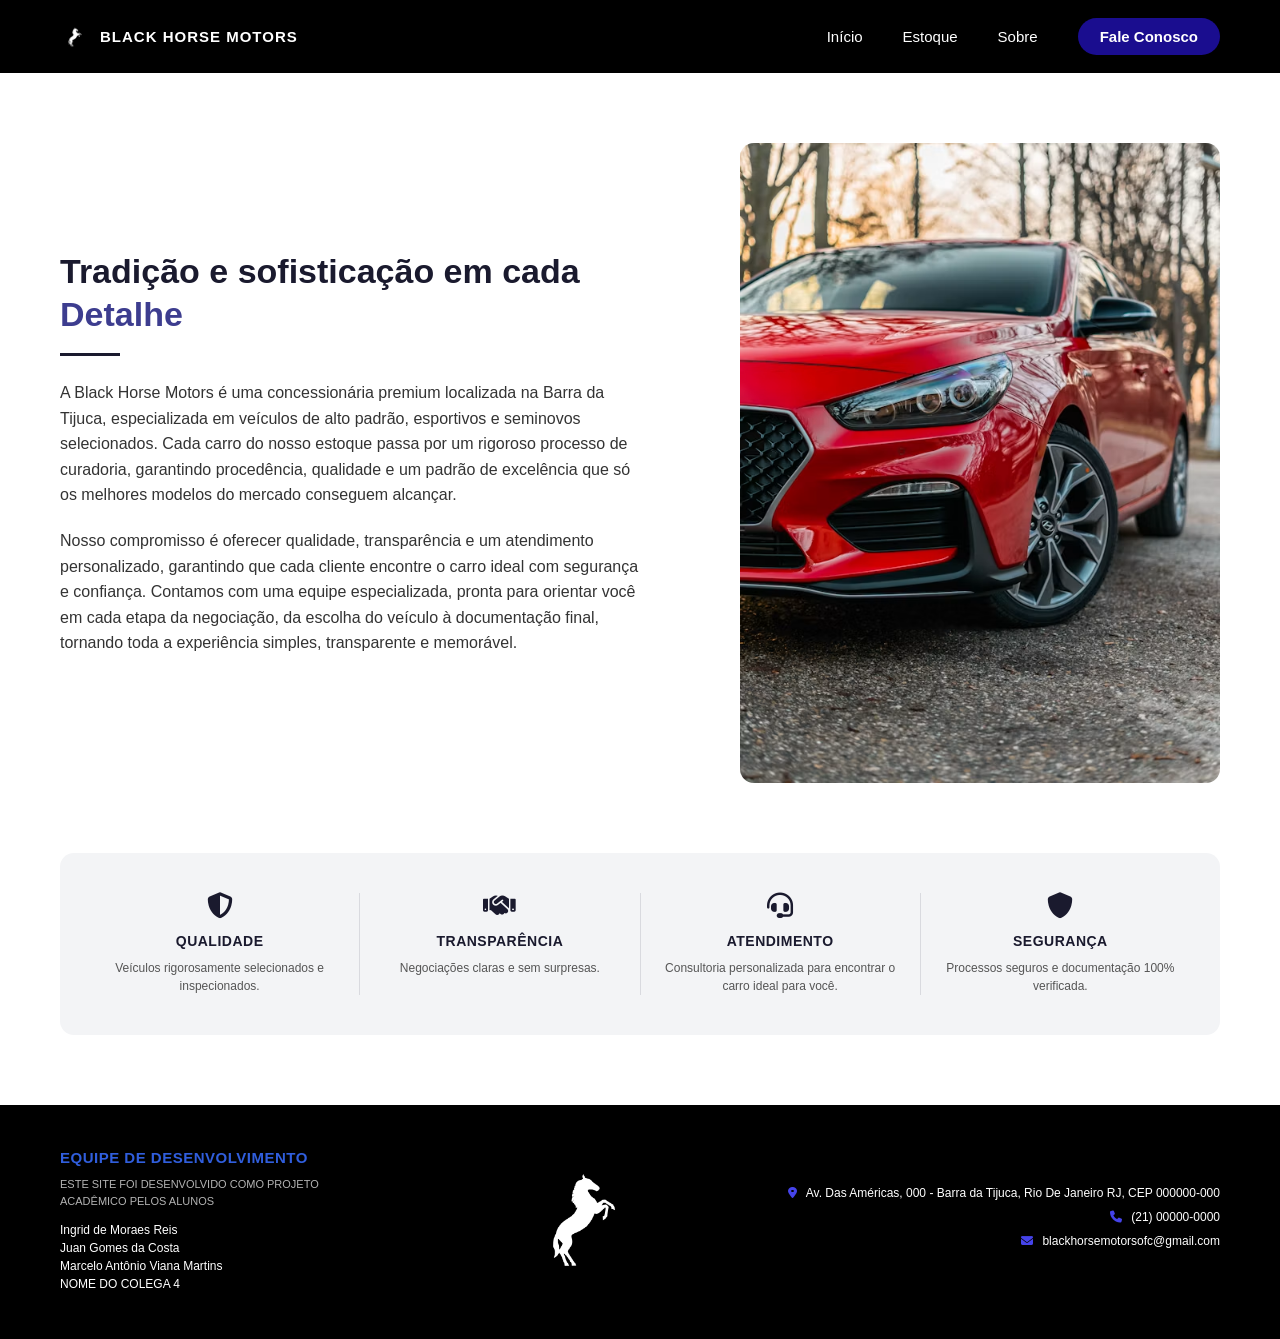
==== inicio/sobre.html @ 4b99f822 "paginasobre, imagem e estilizacao" ====
<!DOCTYPE html>
<html lang="pt-BR">
<head>
  <meta charset="UTF-8">
  <title>Black Horse Motors - Sobre</title>
  <link rel="stylesheet" href="../css/sobre.css">
  <link rel="stylesheet" href="https://cdnjs.cloudflare.com/ajax/libs/font-awesome/6.5.1/css/all.min.css">
</head>
<body>

  <header class="navbar">
    <div class="nav-left">
      <img src="../images/logo/logo.png" alt="Black Horse Motors" class="logo-icon">
      <span class="brand-name">BLACK HORSE MOTORS</span>
    </div>
    <nav class="nav-links">
      <a href="index.html">Início</a>
      <a href="estoque.php">Estoque</a>
      <a href="sobre.html">Sobre</a>
      <a href="https://chat.whatsapp.com/F3vLkzlSKAaBR3BbrdPc7i" target="_blank" class="active">Fale Conosco</a>
    </nav>
  </header>

  <section class="hero-sobre">
    <div class="hero-text">
      <h1>Tradição e sofisticação em cada <span class="highlight">Detalhe</span></h1>
      <div class="divider"></div>
      <p>A Black Horse Motors é uma concessionária premium localizada na Barra da Tijuca, especializada em veículos de alto padrão, esportivos e seminovos selecionados. Cada carro do nosso estoque passa por um rigoroso processo de curadoria, garantindo procedência, qualidade e um padrão de excelência que só os melhores modelos do mercado conseguem alcançar.</p>
<p>Nosso compromisso é oferecer qualidade, transparência e um atendimento personalizado, garantindo que cada cliente encontre o carro ideal com segurança e confiança. Contamos com uma equipe especializada, pronta para orientar você em cada etapa da negociação, da escolha do veículo à documentação final, tornando toda a experiência simples, transparente e memorável.</p>

    </div>
    <div class="hero-image">
      <img src="../images/sobre/photocar.avif" alt="Garagem Black Horse Motors">
    </div>
  </section>

  <section class="features">
    <div class="feature-item">
      <i class="fa-solid fa-shield-halved"></i>
      <h3>QUALIDADE</h3>
      <p>Veículos rigorosamente selecionados e inspecionados.</p>
    </div>
    <div class="feature-item">
      <i class="fa-solid fa-handshake"></i>
      <h3>TRANSPARÊNCIA</h3>
      <p>Negociações claras e sem surpresas.</p>
    </div>
    <div class="feature-item">
      <i class="fa-solid fa-headset"></i>
      <h3>ATENDIMENTO</h3>
      <p>Consultoria personalizada para encontrar o carro ideal para você.</p>
    </div>
    <div class="feature-item">
      <i class="fa-solid fa-shield"></i>
      <h3>SEGURANÇA</h3>
      <p>Processos seguros e documentação 100% verificada.</p>
    </div>
  </section>

  <footer class="dev-footer">
    <div class="footer-left">
      <h4>EQUIPE DE DESENVOLVIMENTO</h4>
      <p class="footer-subtitle">ESTE SITE FOI DESENVOLVIDO COMO PROJETO ACADÊMICO PELOS ALUNOS</p>
      <ul>
        <li> Ingrid de Moraes Reis</li>
        <li> Juan Gomes da Costa</li>
        <li> Marcelo Antônio Viana Martins</li>
        <li>NOME DO COLEGA 4</li>
      </ul>
    </div>
    <div class="footer-logo">
      <img src="../images/logo/logo.png" alt="Black Horse Motors">
    </div>
    <div class="footer-right">
      <p><i class="fa-solid fa-location-dot"></i> Av. Das Américas, 000 - Barra da Tijuca, Rio De Janeiro RJ, CEP 000000-000</p>
      <p><i class="fa-solid fa-phone"></i> (21) 00000-0000</p>
      <p><i class="fa-solid fa-envelope"></i> blackhorsemotorsofc@gmail.com</p>
    </div>
  </footer>

</body>
</html>
---- css/sobre.css ----
* {
  margin: 0;
  padding: 0;
  box-sizing: border-box;
  font-family: 'Segoe UI', Arial, sans-serif;
}

body {
  background-color: #ffffff;
  color: #1a1a2e;
}

/* ===== NAVBAR ===== */
.navbar {
  position: relative;
  display: flex;
  align-items: center;
  justify-content: space-between;
  background-color: #000000;
  padding: 18px 60px;
}

.nav-left {
  display: flex;
  align-items: center;
  gap: 10px;
}

.logo-icon {
  height: 30px;
}

.brand-name {
  color: #ffffff;
  font-weight: 700;
  font-size: 15px;
  letter-spacing: 1px;
}

.nav-links {
  display: flex;
  align-items: center;
  gap: 40px;
}

.nav-links a {
  color: #ffffff;
  text-decoration: none;
  font-size: 15px;
  font-weight: 400;
}

.nav-links a.active {
  font-weight: 700;
  background-color: #1a0d8f;
  padding: 10px 22px;
  border-radius: 30px;
}

/* ===== HERO / SOBRE ===== */
.hero-sobre {
  display: flex;
  align-items: center;
  justify-content: space-between;
  gap: 60px;
  padding: 70px 60px;
}

.hero-text {
  flex: 2;
  max-width: 580px;

}

.hero-text h1 {
  font-size: 34px;
  font-weight: 700;
  line-height: 1.25;
  color: #1a1a2e;
}

.hero-text h1 .highlight {
  color: #3d3d8f;
}

.divider {
  width: 60px;
  height: 3px;
  background-color: #1a1a2e;
  margin: 18px 0 24px;
}

.hero-text p {
  font-size: 16px;
  line-height: 1.6;
  color: #333333;
  margin-bottom: 20px;
}

.hero-image {
  flex: 1;
  max-width: 480px;
}

.hero-image img {
  width: 100%;
  height: auto;
  border-radius: 14px;
  display: block;
  object-fit: cover;
}

/* ===== FEATURES ===== */
.features {
  display: flex;
  background-color: #f3f4f6;
  border-radius: 14px;
  margin: 0 60px 70px;
  padding: 40px 20px;
}

.feature-item {
  flex: 1;
  text-align: center;
  padding: 0 20px;
  border-right: 1px solid #d9dadf;
}

.feature-item:last-child {
  border-right: none;
}

.feature-item i {
  font-size: 26px;
  color: #1a1a2e;
  margin-bottom: 14px;
}

.feature-item h3 {
  font-size: 14px;
  font-weight: 700;
  letter-spacing: 0.5px;
  margin-bottom: 10px;
  color: #1a1a2e;
}

.feature-item p {
  font-size: 12px;
  color: #555555;
  line-height: 1.5;
}

/* ===== FOOTER ===== */
.dev-footer {
  display: flex;
  align-items: center;
  justify-content: space-between;
  background-color: #000000;
  color: #ffffff;
  padding: 40px 60px;
  gap: 30px;
}

.footer-left h4 {
  color: #305edd;
  font-size: 15px;
  letter-spacing: 0.5px;
  margin-bottom: 10px;
}

.footer-subtitle {
  font-size: 11px;
  color: #b3b3b3;
  max-width: 320px;
  margin-bottom: 14px;
  line-height: 1.5;
}

.footer-left ul {
  list-style: none;
  font-size: 12px;
  color: #ffffff;
}

.footer-left ul li {
  margin-bottom: 4px;
}

.footer-logo img {
  height: 150px;
}

.footer-right {
  font-size: 12px;
  color: #ffffff;
  text-align: right;
}

.footer-right p {
  margin-bottom: 10px;
}

.footer-right i {
  color: #4543ea;
  margin-right: 6px;
}
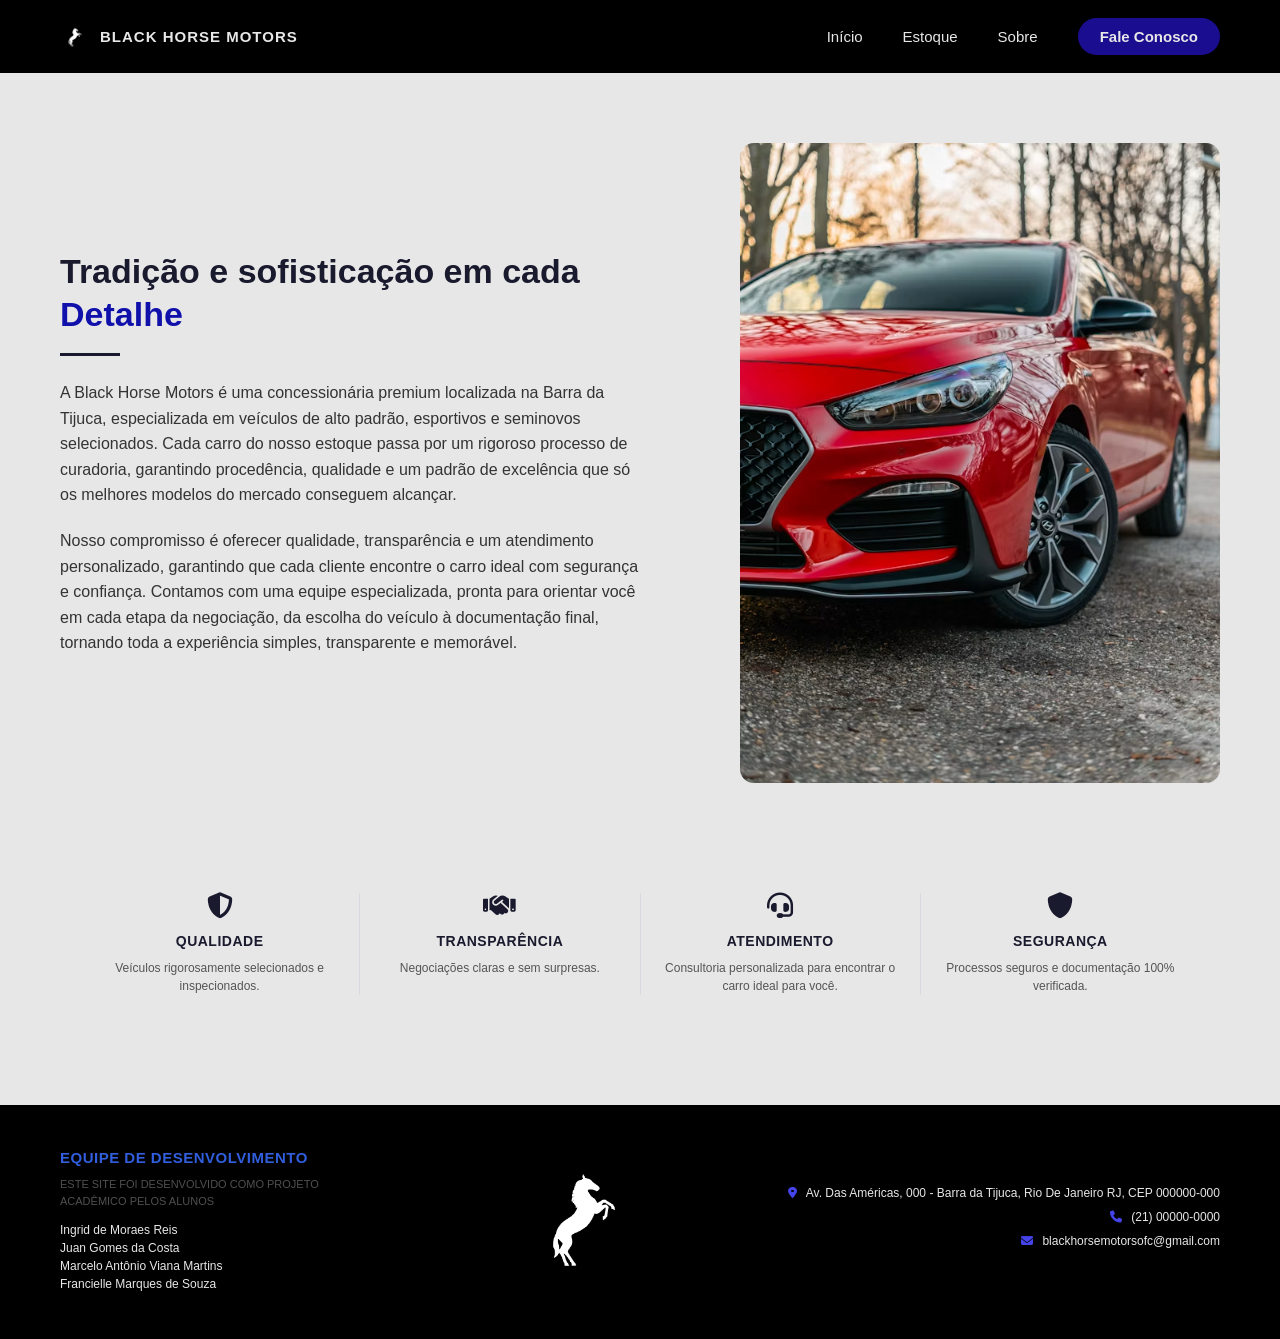
==== commit 89d82cf2: "adicioneiNomeDeUmIntegranteAoSite" ====
--- a/inicio/sobre.html
+++ b/inicio/sobre.html
@@ -65,7 +65,7 @@
         <li> Ingrid de Moraes Reis</li>
         <li> Juan Gomes da Costa</li>
         <li> Marcelo Antônio Viana Martins</li>
-        <li>NOME DO COLEGA 4</li>
+        <li> Francielle Marques de Souza</li>
       </ul>
     </div>
     <div class="footer-logo">
--- a/css/sobre.css
+++ b/css/sobre.css
@@ -6,11 +6,11 @@
 }
 
 body {
-  background-color: #ffffff;
-  color: #1a1a2e;
-}
-
-/* ===== NAVBAR ===== */
+  background-color: #e8e7e7;
+  color: #0202f8;
+}
+
+/* navbar */
 .navbar {
   position: relative;
   display: flex;
@@ -31,7 +31,7 @@
 }
 
 .brand-name {
-  color: #ffffff;
+  color: #e8e7e7;
   font-weight: 700;
   font-size: 15px;
   letter-spacing: 1px;
@@ -44,7 +44,7 @@
 }
 
 .nav-links a {
-  color: #ffffff;
+  color: #e8e7e7;
   text-decoration: none;
   font-size: 15px;
   font-weight: 400;
@@ -57,7 +57,6 @@
   border-radius: 30px;
 }
 
-/* ===== HERO / SOBRE ===== */
 .hero-sobre {
   display: flex;
   align-items: center;
@@ -80,7 +79,7 @@
 }
 
 .hero-text h1 .highlight {
-  color: #3d3d8f;
+  color: #1010ab;
 }
 
 .divider {
@@ -110,10 +109,9 @@
   object-fit: cover;
 }
 
-/* ===== FEATURES ===== */
 .features {
   display: flex;
-  background-color: #f3f4f6;
+  background-color: #e8e7e7;
   border-radius: 14px;
   margin: 0 60px 70px;
   padding: 40px 20px;
@@ -150,13 +148,13 @@
   line-height: 1.5;
 }
 
-/* ===== FOOTER ===== */
+/* footer */
 .dev-footer {
   display: flex;
   align-items: center;
   justify-content: space-between;
   background-color: #000000;
-  color: #ffffff;
+  color: #e8e7e7;
   padding: 40px 60px;
   gap: 30px;
 }
@@ -170,7 +168,7 @@
 
 .footer-subtitle {
   font-size: 11px;
-  color: #b3b3b3;
+  color: #505050;
   max-width: 320px;
   margin-bottom: 14px;
   line-height: 1.5;
@@ -179,7 +177,7 @@
 .footer-left ul {
   list-style: none;
   font-size: 12px;
-  color: #ffffff;
+  color: #e8e7e7;
 }
 
 .footer-left ul li {
@@ -192,7 +190,7 @@
 
 .footer-right {
   font-size: 12px;
-  color: #ffffff;
+  color: #e8e7e7;
   text-align: right;
 }
 
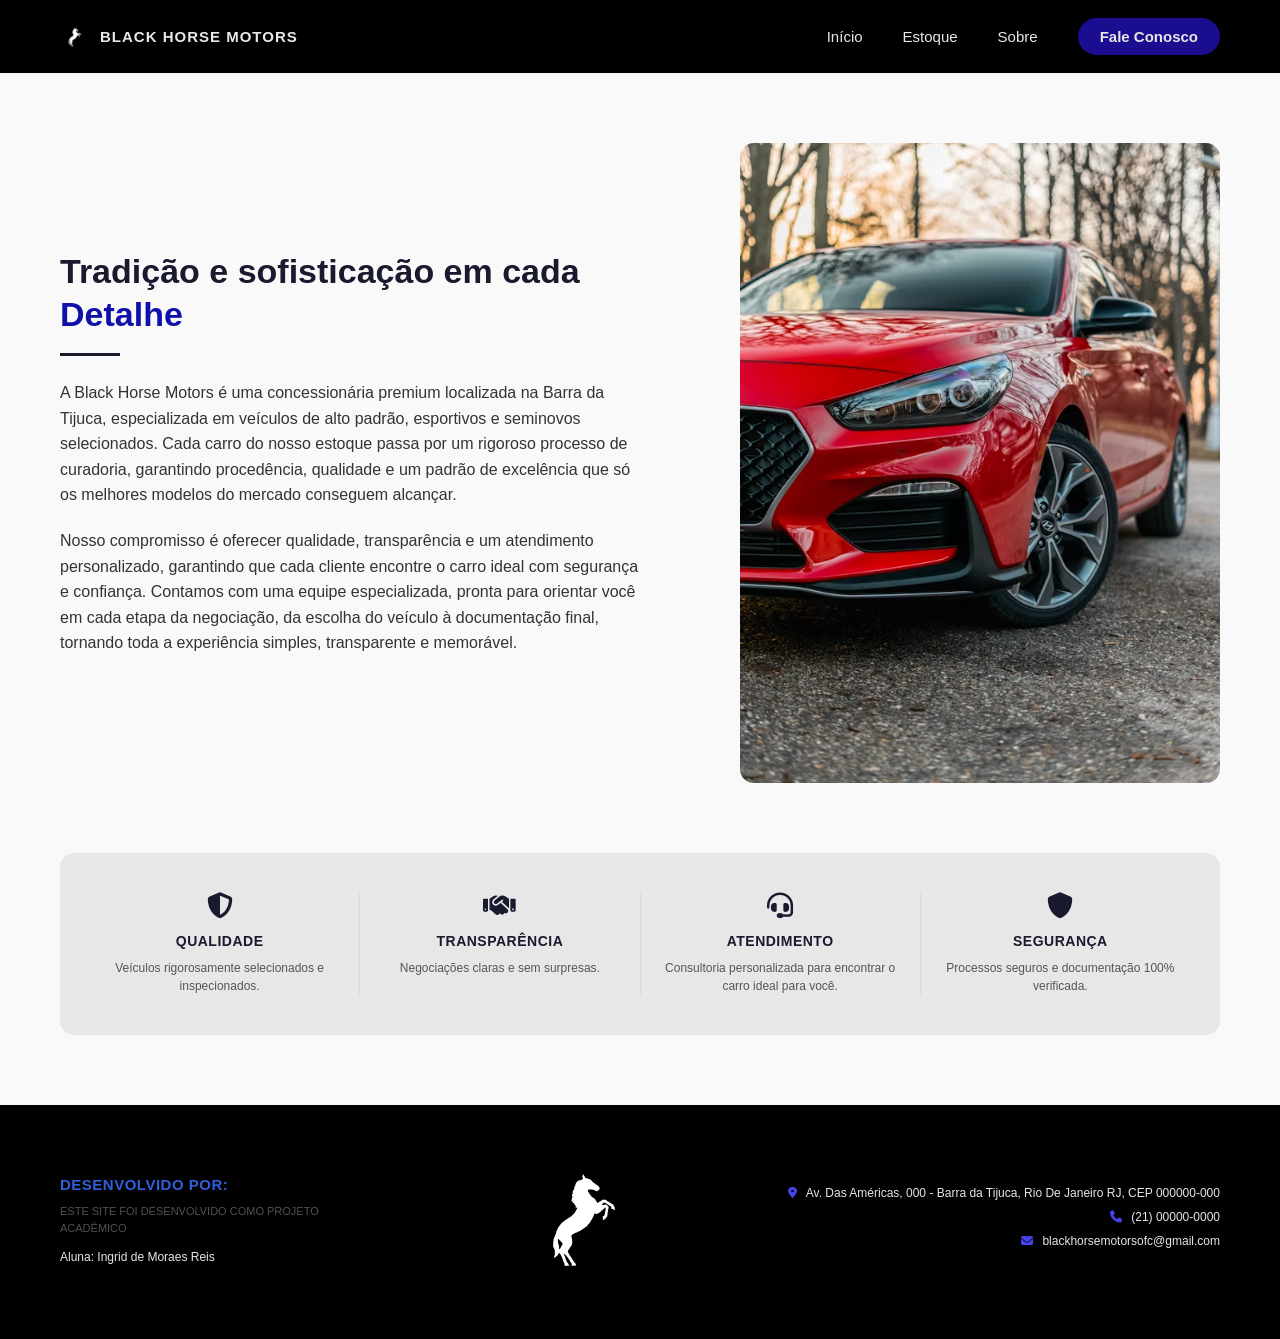
==== commit 661f2c64: "Finaliza páginas de estoque e detalhes do veículo" ====
--- a/inicio/sobre.html
+++ b/inicio/sobre.html
@@ -59,13 +59,10 @@
 
   <footer class="dev-footer">
     <div class="footer-left">
-      <h4>EQUIPE DE DESENVOLVIMENTO</h4>
-      <p class="footer-subtitle">ESTE SITE FOI DESENVOLVIDO COMO PROJETO ACADÊMICO PELOS ALUNOS</p>
+      <h4>DESENVOLVIDO POR:</h4>
+      <p class="footer-subtitle">ESTE SITE FOI DESENVOLVIDO COMO PROJETO ACADÊMICO</p>
       <ul>
-        <li> Ingrid de Moraes Reis</li>
-        <li> Juan Gomes da Costa</li>
-        <li> Marcelo Antônio Viana Martins</li>
-        <li> Francielle Marques de Souza</li>
+        <li>Aluna: Ingrid de Moraes Reis</li>
       </ul>
     </div>
     <div class="footer-logo">
--- a/css/sobre.css
+++ b/css/sobre.css
@@ -6,7 +6,7 @@
 }
 
 body {
-  background-color: #e8e7e7;
+  background-color: #f9f9f9;
   color: #0202f8;
 }
 
